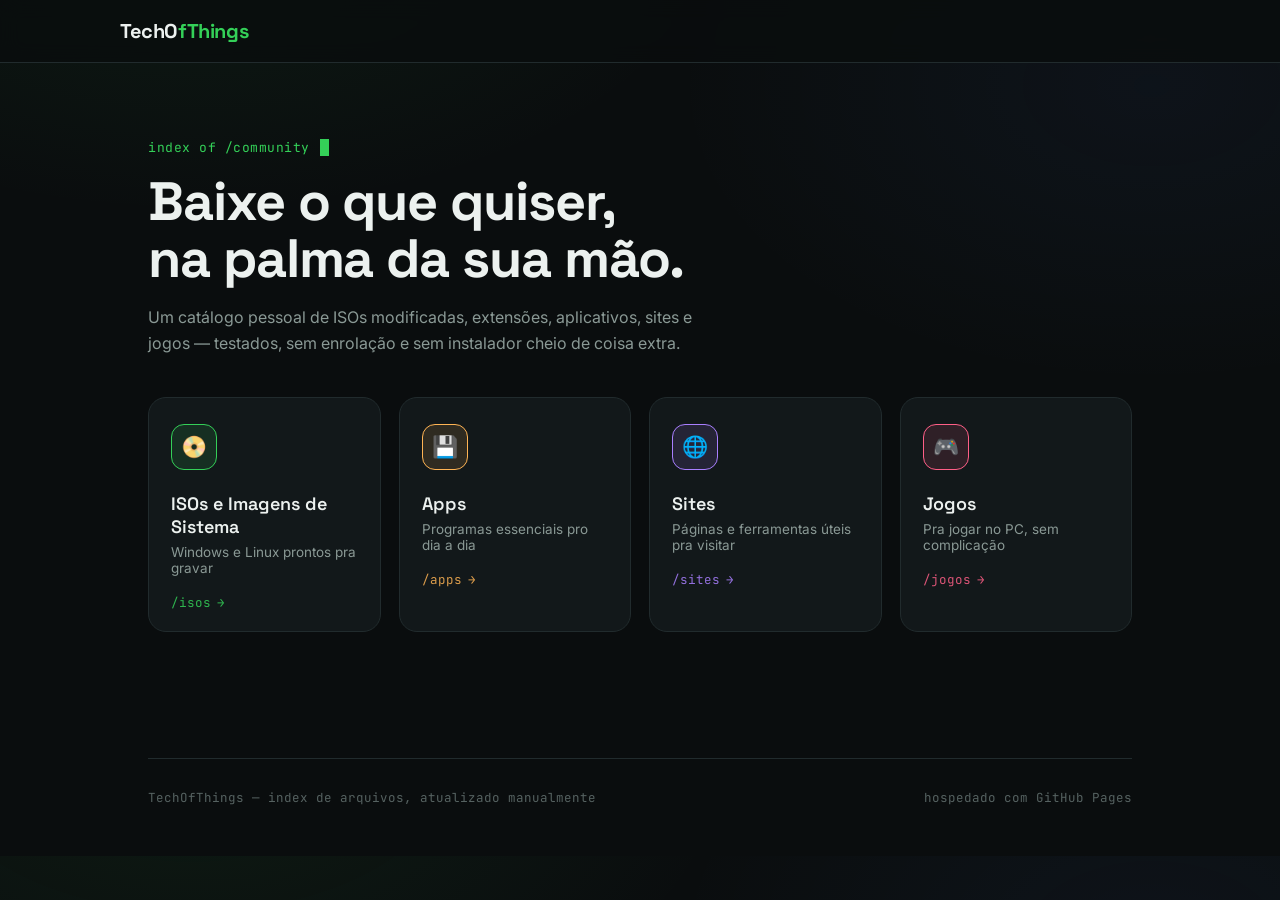
==== index.html @ ce75a3d3 "Update index.html" ====
<!DOCTYPE html>
<html lang="pt-BR">
<head>
<meta charset="UTF-8">
<meta name="viewport" content="width=device-width, initial-scale=1.0">
<title>TechOfThings — Download Everything/</title>
<meta name="description" content="Catálogo pessoal de downloads: ISOs modificadas do Windows e Linux, extensões de navegador e aplicativos essenciais, testados e sem enrolação.">
<link rel="canonical" href="https://davi-rq9.github.io/index.html">
<link rel="icon" href="https://davi-rq9.github.io/TOT.svg">
<link rel="preconnect" href="https://fonts.googleapis.com">
<link href="https://fonts.googleapis.com/css2?family=Space+Grotesk:wght@500;600;700&family=Inter:wght@400;500;600&family=JetBrains+Mono:wght@400;500&display=swap" rel="stylesheet">
<link rel="stylesheet" href="style.css">
</head>
<body>

<header>
  <div class="wrap header-inner">
    <div class="logo">TechO<span>fThings</span></div>

  </div>
</header>

<div class="wrap">

  <section class="hero">
    <div class="hero-eyebrow mono">index of /community<span class="cursor"></span></div>
    <h1 class="hero-title">Baixe o que quiser,<br>na palma da sua mão.</h1>
    <p class="hero-sub">Um catálogo pessoal de ISOs modificadas, extensões, aplicativos, sites e jogos — testados, sem enrolação e sem instalador cheio de coisa extra.</p>

    <div class="tiles">
      <a class="tile" data-cat="iso" href="isos.html">
        <div class="tile-icon">📀</div>
        <div class="tile-name">ISOs e Imagens de Sistema</div>
        <div class="tile-count">Windows e Linux prontos pra gravar</div>
        <div class="tile-path mono">/isos <span class="arrow">→</span></div>
      </a>
      <a class="tile" data-cat="app" href="apps.html">
        <div class="tile-icon">💾</div>
        <div class="tile-name">Apps</div>
        <div class="tile-count">Programas essenciais pro dia a dia</div>
        <div class="tile-path mono">/apps <span class="arrow">→</span></div>
      </a>
      <a class="tile" data-cat="site" href="sites.html">
        <div class="tile-icon">🌐</div>
        <div class="tile-name">Sites</div>
        <div class="tile-count">Páginas e ferramentas úteis pra visitar</div>
        <div class="tile-path mono">/sites <span class="arrow">→</span></div>
      </a>
      <a class="tile" data-cat="game" href="jogos.html">
        <div class="tile-icon">🎮</div>
        <div class="tile-name">Jogos</div>
        <div class="tile-count">Pra jogar no PC, sem complicação</div>
        <div class="tile-path mono">/jogos <span class="arrow">→</span></div>
      </a>
    </div>
  </section>


  <footer>
    <span class="mono">TechOfThings — index de arquivos, atualizado manualmente</span>
    <span class="mono">hospedado com GitHub Pages</span>
  </footer>

</div>

</body>
</html>
---- style.css ----
:root{
    --bg: #0a0d0e;
    --surface: #12181a;
    --surface-hi: #171f21;
    --border: #212b2d;
    --text: #ecf1ef;
    --muted: #8a9995;
    --faint: #566261;

    --iso: #34d058;
    --iso-dim: rgba(52,208,88,.12);
    --ext: #4f8cff;
    --ext-dim: rgba(79,140,255,.12);
    --app: #ffb454;
    --app-dim: rgba(255,180,84,.12);
    --site: #a97fff;
    --site-dim: rgba(169,127,255,.12);
    --game: #ff5f87;
    --game-dim: rgba(255,95,135,.12);

    --radius: 18px;
  }

  *{ box-sizing: border-box; }
  html{ scroll-behavior: smooth; }

  body{
    margin:0;
    background: var(--bg);
    background-image:
      radial-gradient(ellipse 900px 500px at 15% -10%, rgba(52,208,88,.07), transparent 60%),
      radial-gradient(ellipse 800px 500px at 90% 10%, rgba(79,140,255,.05), transparent 60%);
    color: var(--text);
    font-family: 'Inter', sans-serif;
    -webkit-font-smoothing: antialiased;
  }

  .mono{ font-family: 'JetBrains Mono', monospace; }

  a{ color: inherit; text-decoration: none; }

  .wrap{ max-width: 1040px; margin: 0 auto; padding: 0 28px; }

  /* header */
  header{
    position: sticky; top: 0; z-index: 20;
    background: rgba(10,13,14,.85);
    backdrop-filter: blur(10px);
    border-bottom: 1px solid var(--border);
  }
  .header-inner{
    display:flex; align-items:center; justify-content:space-between;
    padding: 18px 0;
  }
  .logo{
    font-family:'Space Grotesk', sans-serif; font-weight:700; font-size: 20px;
    letter-spacing: -.02em;
  }
  .logo span{ color: var(--iso); }
  nav.top-nav{ display:flex; gap: 8px; }
  .nav-pill{
    display:flex; align-items:center; gap:7px;
    padding: 8px 14px; border-radius: 999px;
    border: 1px solid var(--border);
    font-size: 13px; color: var(--muted);
    transition: all .15s ease;
  }
  .nav-pill:hover{ color: var(--text); border-color: var(--faint); background: var(--surface-hi); }

  /* hero */
  .hero{ padding: 76px 0 56px; }
  .hero-eyebrow{
    color: var(--iso); font-size: 13px; letter-spacing: .04em;
    display:flex; align-items:center; gap: 10px; margin-bottom: 18px;
  }
  .cursor{
    display:inline-block; width: 9px; height: 17px; background: var(--iso);
    animation: blink 0.53s steps(1) infinite; vertical-align: -3px;
  }
  @keyframes blink{ 50%{ opacity: 0; } }

  h1.hero-title{
    font-family:'Space Grotesk', sans-serif; font-weight: 700;
    font-size: clamp(34px, 5.2vw, 54px);
    line-height: 1.05; letter-spacing: -.02em;
    margin: 0 0 18px;
    max-width: 780px;
  }
  .hero-sub{
    color: var(--muted); font-size: 16px; line-height: 1.6;
    max-width: 560px; margin: 0 0 40px;
  }

  /* category tiles */
  .tiles{
    display:grid; grid-template-columns: repeat(auto-fit, minmax(200px, 1fr)); gap: 18px;
  }
  .tile{
    display:block;
    background: var(--surface);
    border: 1px solid var(--border);
    border-radius: var(--radius);
    padding: 26px 22px 20px;
    transition: transform .18s ease, border-color .18s ease, background .18s ease;
    position: relative;
    overflow: hidden;
  }
  .tile::before{
    content:''; position:absolute; inset:0; opacity: 0;
    transition: opacity .2s ease;
    background: radial-gradient(circle at 30% 20%, var(--glow), transparent 65%);
  }
  .tile:hover{ transform: translateY(-3px); border-color: var(--acc); }
  .tile:hover::before{ opacity: 1; }
  .tile[data-cat="iso"]{ --acc: var(--iso); --glow: var(--iso-dim); }
  .tile[data-cat="ext"]{ --acc: var(--ext); --glow: var(--ext-dim); }
  .tile[data-cat="app"]{ --acc: var(--app); --glow: var(--app-dim); }
  .tile[data-cat="site"]{ --acc: var(--site); --glow: var(--site-dim); }
  .tile[data-cat="game"]{ --acc: var(--game); --glow: var(--game-dim); }

  .tile-icon{
    width: 46px; height: 46px; border-radius: 13px;
    display:flex; align-items:center; justify-content:center;
    background: var(--glow); border: 1px solid var(--acc);
    font-size: 21px; margin-bottom: 22px;
    position: relative; z-index: 1;
  }
  .tile-name{
    font-family:'Space Grotesk', sans-serif; font-weight: 600; font-size: 18px;
    margin-bottom: 6px; position: relative; z-index: 1;
  }
  .tile-count{
    color: var(--muted); font-size: 13.5px; margin-bottom: 18px;
    position: relative; z-index: 1;
  }
  .tile-path{
    font-size: 12.5px; color: var(--acc); opacity: .85;
    display:flex; align-items:center; gap: 6px;
    position: relative; z-index: 1;
  }
  .tile-path .arrow{ transition: transform .18s ease; }
  .tile:hover .tile-path .arrow{ transform: translateX(3px); }

  /* sections */
  section.cat{ padding: 54px 0 10px; scroll-margin-top: 84px; }
  .cat-head{
    display:flex; align-items: baseline; gap: 14px; margin-bottom: 22px;
    padding-bottom: 14px; border-bottom: 1px solid var(--border);
  }
  .cat-head h2{
    font-family:'Space Grotesk', sans-serif; font-size: 21px; margin: 0;
    display:flex; align-items:center; gap: 10px;
  }
  .cat-dot{ width: 9px; height: 9px; border-radius: 50%; background: var(--acc); }
  .cat-head .path{ color: var(--faint); font-size: 13px; }

  .cards{
    display:grid;
    grid-template-columns: repeat(auto-fill, minmax(240px, 1fr));
    gap: 16px;
    align-items: stretch;
  }
  .card{
    background: var(--surface);
    border: 1px solid var(--border);
    border-radius: 14px;
    padding: 22px 24px;
    display:flex; flex-direction: column; align-items: flex-start; gap: 16px;
    transition: border-color .15s ease;
  }
  .card:hover{ border-color: var(--faint); }
  .card.featured{ border-color: var(--acc-soft, var(--border)); background: linear-gradient(180deg, var(--glow-soft, transparent), var(--surface) 60%); }

  .card-tags{ display:flex; gap: 8px; margin-bottom: 12px; }
  .tag{
    font-size: 11px; font-weight: 500; letter-spacing: .03em;
    padding: 4px 10px; border-radius: 999px;
    text-transform: uppercase;
  }
  .tag-muted{ background: #1c2426; color: var(--muted); }
  .tag-mine{ background: var(--iso-dim); color: var(--iso); }
  .tag-web{ background: var(--app-dim); color: var(--app); }
  .tag-mod{ background: var(--iso-dim); color: var(--iso); }
  .tag-off{ background: var(--ext-dim); color: var(--ext); }

  .card-name{ font-family:'Space Grotesk', sans-serif; font-weight: 600; font-size: 17px; margin-bottom: 8px; }
  .card-desc{ color: var(--muted); font-size: 14px; line-height: 1.55; }
  .card-right{ flex-shrink: 0; width: 100%; text-align: left; margin-top: auto; }

  .btn{
    display:inline-flex; align-items:center; gap: 8px;
    padding: 11px 18px; border-radius: 10px;
    font-size: 13.5px; font-weight: 600;
    white-space: nowrap; border: 1px solid transparent;
    transition: filter .15s ease, transform .1s ease;
    width: 100%; justify-content: center;
  }
  .btn:hover{ filter: brightness(1.1); }
  .btn:active{ transform: scale(.98); }
  .btn-primary{ background: var(--acc-btn); color: #04150a; }
  .btn-ghost{ background: var(--surface-hi); border-color: var(--border); color: var(--text); }
  .btn-size{ display:block; color: var(--faint); font-size: 11.5px; margin-top: 8px; text-align: left; }

  footer{
    border-top: 1px solid var(--border);
    margin-top: 70px; padding: 30px 0 50px;
    color: var(--faint); font-size: 12.5px;
    display:flex; justify-content: space-between; flex-wrap: wrap; gap: 10px;
  }

  @media (max-width: 760px){
    .tiles{ grid-template-columns: 1fr; }
    .card{ flex-direction: column; align-items: flex-start; }
    .card-right{ text-align: left; width: 100%; }
    nav.top-nav{ display:none; }
  }

  @media (prefers-reduced-motion: reduce){
    *{ animation: none !important; transition: none !important; }
  }
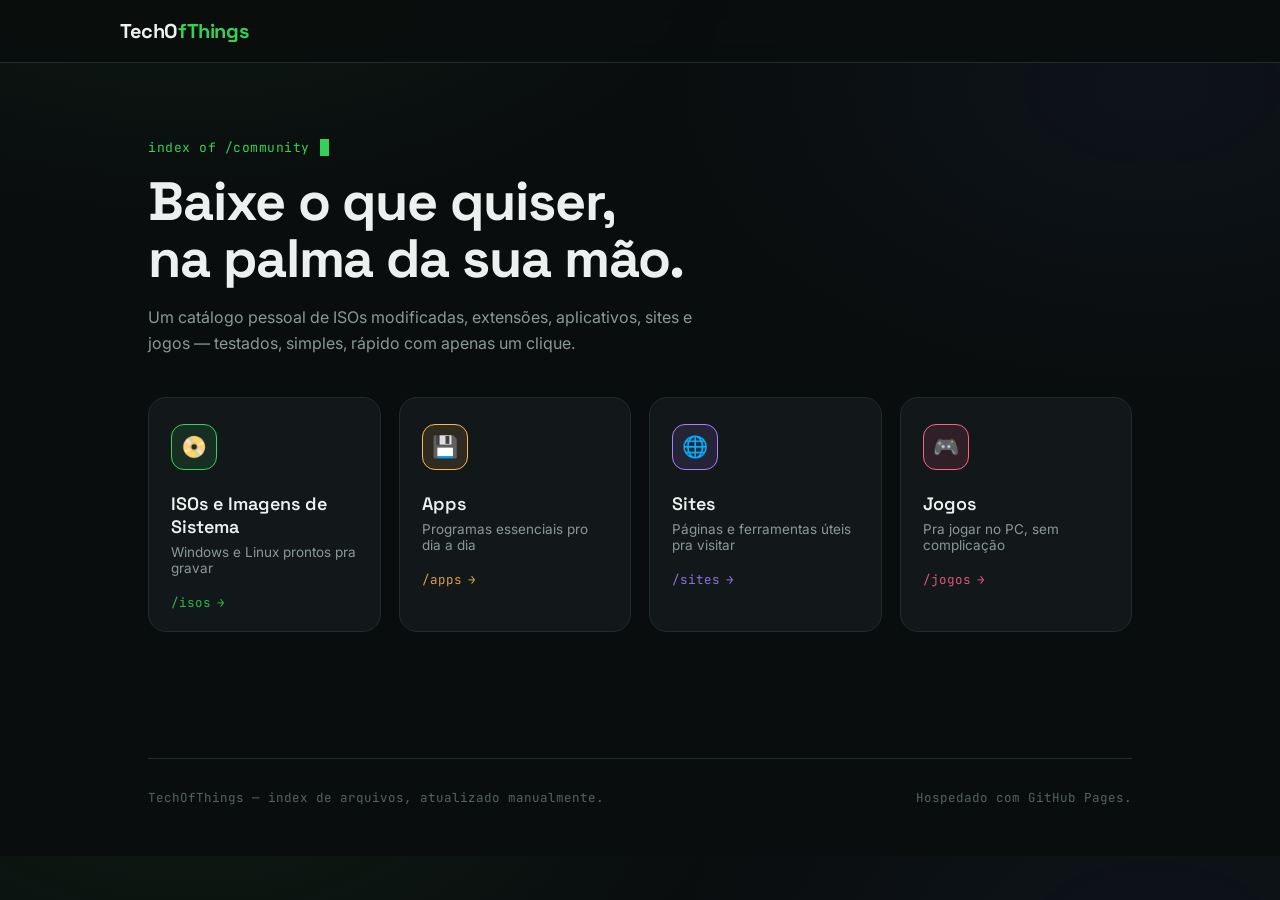
==== commit d076bc1e: "Update index.html" ====
--- a/index.html
+++ b/index.html
@@ -1,7 +1,9 @@
 <!DOCTYPE html>
 <html lang="pt-BR">
 <head>
-<meta charset="UTF-8">
+<script async src="https://pagead2.googlesyndication.com/pagead/js/adsbygoogle.js?client=ca-pub-7456114129242306"
+     crossorigin="anonymous"></script>
+  <meta charset="UTF-8">
 <meta name="viewport" content="width=device-width, initial-scale=1.0">
 <title>TechOfThings — Download Everything/</title>
 <meta name="description" content="Catálogo pessoal de downloads: ISOs modificadas do Windows e Linux, extensões de navegador e aplicativos essenciais, testados e sem enrolação.">
@@ -25,7 +27,7 @@
   <section class="hero">
     <div class="hero-eyebrow mono">index of /community<span class="cursor"></span></div>
     <h1 class="hero-title">Baixe o que quiser,<br>na palma da sua mão.</h1>
-    <p class="hero-sub">Um catálogo pessoal de ISOs modificadas, extensões, aplicativos, sites e jogos — testados, sem enrolação e sem instalador cheio de coisa extra.</p>
+    <p class="hero-sub">Um catálogo pessoal de ISOs modificadas, extensões, aplicativos, sites e jogos — testados, simples, rápido com apenas um clique.</p>
 
     <div class="tiles">
       <a class="tile" data-cat="iso" href="isos.html">
@@ -57,8 +59,8 @@
 
 
   <footer>
-    <span class="mono">TechOfThings — index de arquivos, atualizado manualmente</span>
-    <span class="mono">hospedado com GitHub Pages</span>
+    <span class="mono">TechOfThings — index de arquivos, atualizado manualmente.</span>
+    <span class="mono">Hospedado com GitHub Pages.</span>
   </footer>
 
 </div>
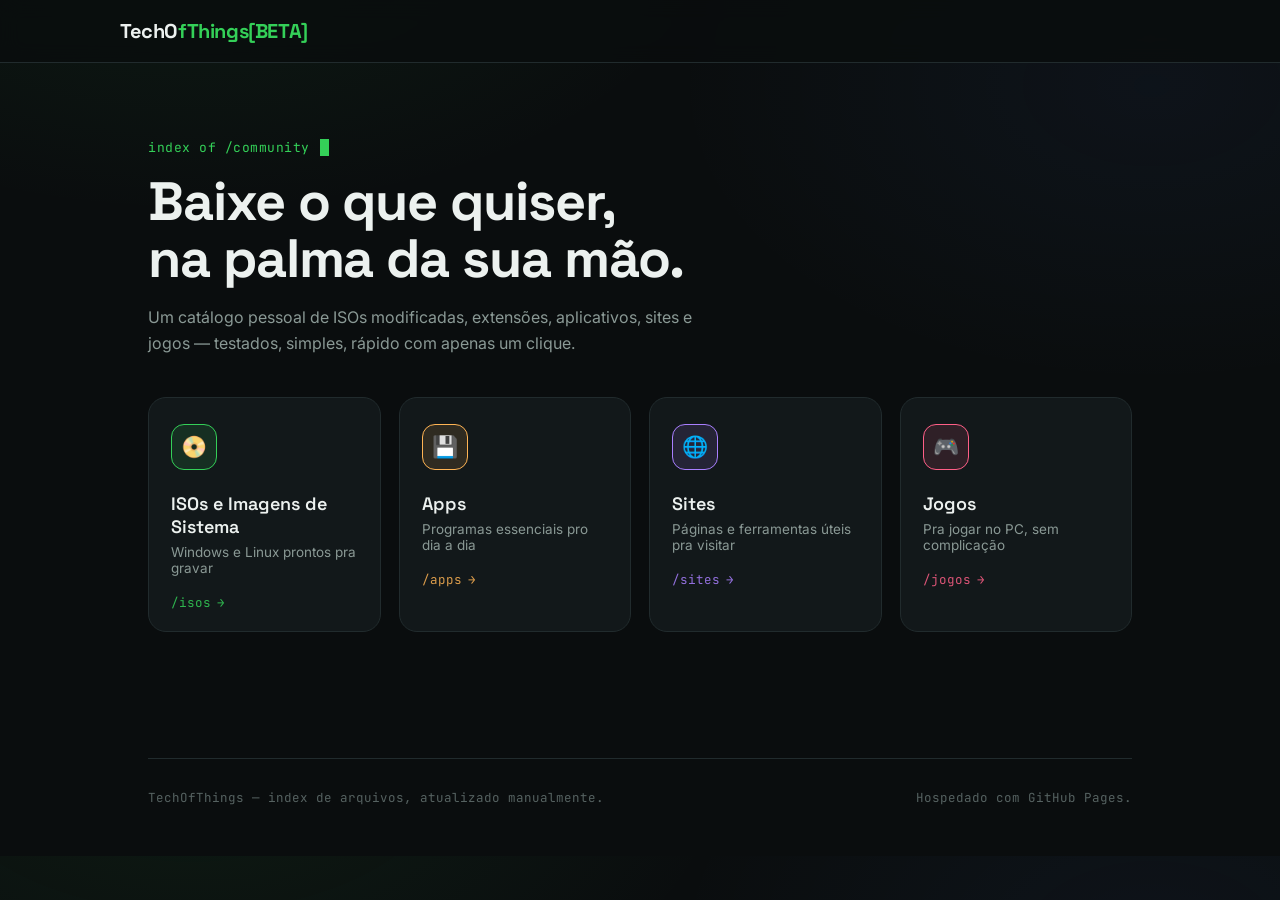
==== commit aa27f7bb: "Update index.html" ====
--- a/index.html
+++ b/index.html
@@ -3,9 +3,17 @@
 <head>
 <script async src="https://pagead2.googlesyndication.com/pagead/js/adsbygoogle.js?client=ca-pub-7456114129242306"
      crossorigin="anonymous"></script>
-  <meta charset="UTF-8">
+ <!-- Clarity tracking code for https://davi-rq9.github.io/ -->
+<script>
+    (function(c,l,a,r,i,t,y){
+        c[a]=c[a]||function(){(c[a].q=c[a].q||[]).push(arguments)};
+        t=l.createElement(r);t.async=1;t.src="https://www.clarity.ms/tag/"+i+"?ref=bwt";
+        y=l.getElementsByTagName(r)[0];y.parentNode.insertBefore(t,y);
+    })(window, document, "clarity", "script", "xmdl5ftach");
+</script>
+ <meta charset="UTF-8">
 <meta name="viewport" content="width=device-width, initial-scale=1.0">
-<title>TechOfThings — Download Everything/</title>
+<title>TechOfThings[BETA] — Download Everything/</title>
 <meta name="description" content="Catálogo pessoal de downloads: ISOs modificadas do Windows e Linux, extensões de navegador e aplicativos essenciais, testados e sem enrolação.">
 <link rel="canonical" href="https://davi-rq9.github.io/index.html">
 <link rel="icon" href="https://davi-rq9.github.io/TOT.svg">
@@ -17,7 +25,7 @@
 
 <header>
   <div class="wrap header-inner">
-    <div class="logo">TechO<span>fThings</span></div>
+    <div class="logo">TechO<span>fThings[BETA]</span></div>
 
   </div>
 </header>
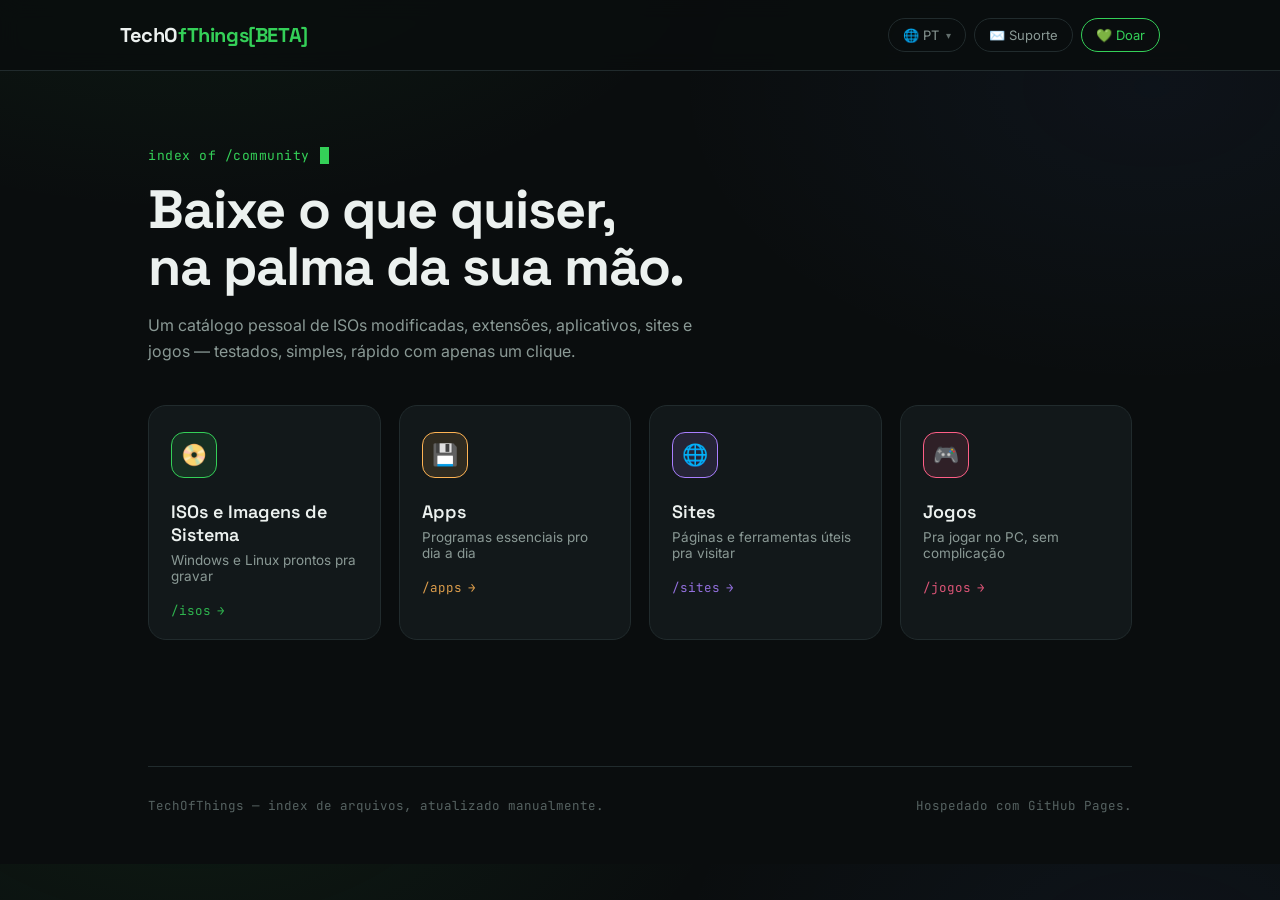
==== commit 55f0babb: "Update index.html" ====
--- a/index.html
+++ b/index.html
@@ -22,21 +22,28 @@
 <link rel="stylesheet" href="style.css">
 </head>
 <body>
-
 <header>
   <div class="wrap header-inner">
     <div class="logo">TechO<span>fThings[BETA]</span></div>
-
+    <nav class="top-nav">
+      <div class="lang-select">
+        <button class="nav-pill" id="langBtn" onclick="toggleLangMenu()">🌐 PT <span class="lang-arrow">▾</span></button>
+        <div class="lang-dropdown" id="langDropdown">
+          <a href="#" data-lang="pt" onclick="return setLang('pt','PT')">🇧🇷 Português</a>
+          <a href="#" data-lang="en" onclick="return setLang('en','EN')">🇺🇸 English</a>
+          <a href="#" data-lang="es" onclick="return setLang('es','ES')">🇪🇸 Español</a>
+        </div>
+      </div>
+      <a class="nav-pill" href="mailto:SEU_EMAIL_AQUI@exemplo.com">✉️ Suporte</a>
+      <a class="nav-pill nav-pill-donate" href="#">💚 Doar</a>
+    </nav>
   </div>
 </header>
-
 <div class="wrap">
-
   <section class="hero">
     <div class="hero-eyebrow mono">index of /community<span class="cursor"></span></div>
     <h1 class="hero-title">Baixe o que quiser,<br>na palma da sua mão.</h1>
     <p class="hero-sub">Um catálogo pessoal de ISOs modificadas, extensões, aplicativos, sites e jogos — testados, simples, rápido com apenas um clique.</p>
-
     <div class="tiles">
       <a class="tile" data-cat="iso" href="isos.html">
         <div class="tile-icon">📀</div>
@@ -64,14 +71,30 @@
       </a>
     </div>
   </section>
-
-
   <footer>
     <span class="mono">TechOfThings — index de arquivos, atualizado manualmente.</span>
     <span class="mono">Hospedado com GitHub Pages.</span>
   </footer>
-
 </div>
 
+<script>
+  function toggleLangMenu(){
+    document.getElementById('langDropdown').classList.toggle('open');
+  }
+  function setLang(code, label){
+    document.getElementById('langBtn').innerHTML = '🌐 ' + label + ' <span class="lang-arrow">▾</span>';
+    document.getElementById('langDropdown').classList.remove('open');
+    if(code !== 'pt'){
+      alert('Tradução em breve! Por enquanto o site está só em Português.');
+    }
+    return false;
+  }
+  document.addEventListener('click', function(e){
+    var wrap = document.querySelector('.lang-select');
+    if(wrap && !wrap.contains(e.target)){
+      document.getElementById('langDropdown').classList.remove('open');
+    }
+  });
+</script>
 </body>
 </html>
--- a/style.css
+++ b/style.css
@@ -67,6 +67,44 @@
   }
   .nav-pill:hover{ color: var(--text); border-color: var(--faint); background: var(--surface-hi); }
 
+  /* botão de doar — leve destaque, sem gritar */
+  .nav-pill-donate{
+    border-color: var(--iso);
+    color: var(--iso);
+  }
+  .nav-pill-donate:hover{
+    background: var(--iso-dim);
+    border-color: var(--iso);
+    color: var(--iso);
+  }
+
+  /* seletor de idioma */
+  .lang-select{ position: relative; }
+  .lang-select button.nav-pill{ cursor: pointer; background: transparent; font-family: inherit; }
+  .lang-arrow{ font-size: 10px; opacity: .7; }
+  .lang-dropdown{
+    display: none;
+    position: absolute;
+    top: calc(100% + 6px);
+    right: 0;
+    min-width: 160px;
+    background: var(--surface-hi);
+    border: 1px solid var(--border);
+    border-radius: 10px;
+    padding: 6px;
+    z-index: 30;
+    box-shadow: 0 8px 24px rgba(0,0,0,.35);
+  }
+  .lang-dropdown.open{ display: block; }
+  .lang-dropdown a{
+    display: block;
+    padding: 8px 10px;
+    border-radius: 7px;
+    font-size: 13px;
+    color: var(--text);
+  }
+  .lang-dropdown a:hover{ background: var(--surface); }
+
   /* hero */
   .hero{ padding: 76px 0 56px; }
   .hero-eyebrow{
@@ -154,6 +192,15 @@
   .cat-dot{ width: 9px; height: 9px; border-radius: 50%; background: var(--acc); }
   .cat-head .path{ color: var(--faint); font-size: 13px; }
 
+.card-thumb{
+  width: 100%;
+  aspect-ratio: 16 / 9;
+  object-fit: cover;
+  border-radius: 10px;
+  margin-bottom: 14px;
+  display: block;
+  background: var(--surface-hi);
+}
   .cards{
     display:grid;
     grid-template-columns: repeat(auto-fill, minmax(240px, 1fr));
